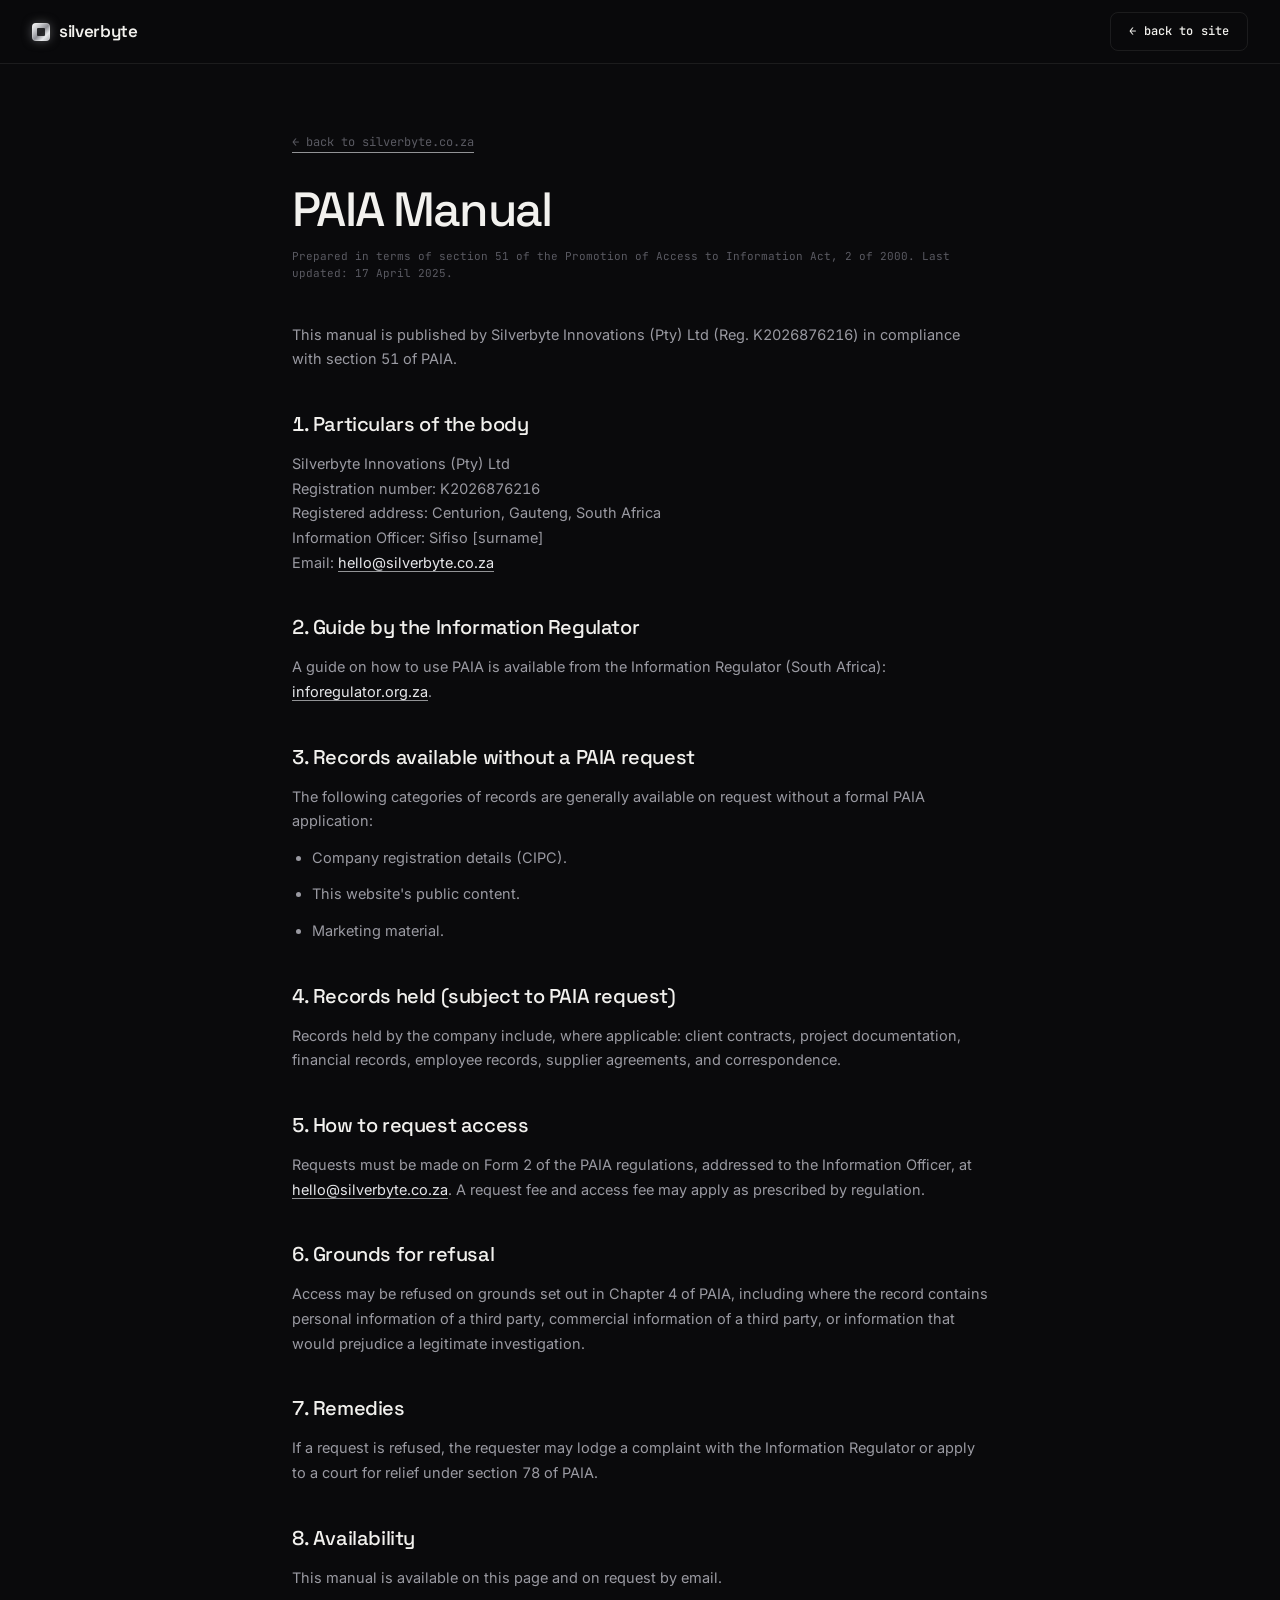
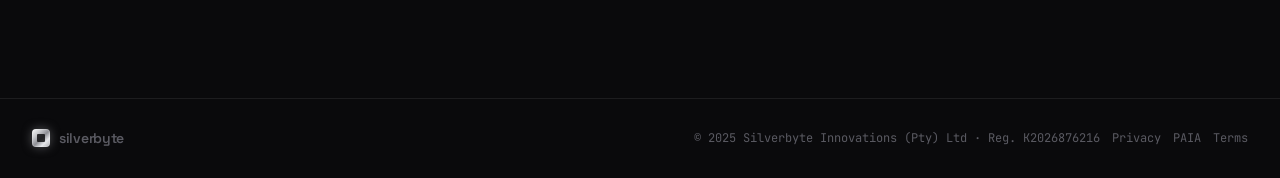
==== SILVERBYTE2/paia.html @ 2e66a66a "Update paia.html" ====
<!DOCTYPE html>
<html lang="en" data-theme="dark">
<head>
<meta charset="UTF-8">
<meta name="viewport" content="width=device-width, initial-scale=1.0">
<title>PAIA Manual — Silverbyte Innovations</title>
<meta name="description" content="Manual prepared in terms of section 51 of the Promotion of Access to Information Act, 2 of 2000.">
<link rel="canonical" href="https://silverbyte.co.za/paia.html">
<link rel="icon" href="/favicon.svg" type="image/svg+xml">
<link rel="preconnect" href="https://fonts.googleapis.com">
<link rel="preconnect" href="https://fonts.gstatic.com" crossorigin>
<link href="https://fonts.googleapis.com/css2?family=Space+Grotesk:wght@400;500;600&family=Inter:wght@400;500&family=JetBrains+Mono:wght@400;500&display=swap" rel="stylesheet">
<link rel="stylesheet" href="styles.css">
</head>
<body class="booted">
<nav class="nav">
  <a href="/" class="wordmark"><span class="mark"></span>silverbyte</a>
  <div class="nav-right">
    <a href="/" class="btn btn-ghost btn-mono">← back to site</a>
  </div>
</nav>

<main class="legal-page">
  <a href="/" class="back">← back to silverbyte.co.za</a>
  <h1>PAIA Manual</h1>
  <span class="updated">Prepared in terms of section 51 of the Promotion of Access to Information Act, 2 of 2000. Last updated: 17 April 2025.</span>

  <p>This manual is published by Silverbyte Innovations (Pty) Ltd (Reg. K2026876216) in compliance with section 51 of PAIA.</p>

  <h2>1. Particulars of the body</h2>
  <p>Silverbyte Innovations (Pty) Ltd<br>
  Registration number: K2026876216<br>
  Registered address: Centurion, Gauteng, South Africa<br>
  Information Officer: Sifiso [surname]<br>
  Email: <a href="mailto:hello@silverbyte.co.za">hello@silverbyte.co.za</a></p>

  <h2>2. Guide by the Information Regulator</h2>
  <p>A guide on how to use PAIA is available from the Information Regulator (South Africa): <a href="https://inforegulator.org.za" target="_blank" rel="noopener">inforegulator.org.za</a>.</p>

  <h2>3. Records available without a PAIA request</h2>
  <p>The following categories of records are generally available on request without a formal PAIA application:</p>
  <ul>
    <li>Company registration details (CIPC).</li>
    <li>This website's public content.</li>
    <li>Marketing material.</li>
  </ul>

  <h2>4. Records held (subject to PAIA request)</h2>
  <p>Records held by the company include, where applicable: client contracts, project documentation, financial records, employee records, supplier agreements, and correspondence.</p>

  <h2>5. How to request access</h2>
  <p>Requests must be made on Form 2 of the PAIA regulations, addressed to the Information Officer, at <a href="mailto:hello@silverbyte.co.za">hello@silverbyte.co.za</a>. A request fee and access fee may apply as prescribed by regulation.</p>

  <h2>6. Grounds for refusal</h2>
  <p>Access may be refused on grounds set out in Chapter 4 of PAIA, including where the record contains personal information of a third party, commercial information of a third party, or information that would prejudice a legitimate investigation.</p>

  <h2>7. Remedies</h2>
  <p>If a request is refused, the requester may lodge a complaint with the Information Regulator or apply to a court for relief under section 78 of PAIA.</p>

  <h2>8. Availability</h2>
  <p>This manual is available on this page and on request by email.</p>
</main>

<footer>
  <div class="footer-inner">
    <a href="/" class="wordmark" style="font-size:14px;"><span class="mark"></span>silverbyte</a>
    <div class="footer-right">
      <span class="footer-legal">
        © 2025 Silverbyte Innovations (Pty) Ltd · Reg. K2026876216
        <a href="/privacy.html">Privacy</a>
        <a href="/paia.html">PAIA</a>
        <a href="/terms.html">Terms</a>
      </span>
    </div>
  </div>
</footer>
</body>
</html>
---- SILVERBYTE2/styles.css ----
/* styles.css */

/* ============ THEME TOKENS ============ */
:root {
  --display: 'Space Grotesk', system-ui, sans-serif;
  --body: 'Inter', system-ui, sans-serif;
  --mono: 'JetBrains Mono', 'SF Mono', monospace;
  --radius: 8px;
  --hair: 1px solid var(--border);
  --nav-h: 64px;
  --max: 1320px;
  --ease: cubic-bezier(.2,.8,.2,1);
  --ease-spring: cubic-bezier(.34,1.56,.64,1);
  --theme-fade: background 0.42s var(--ease), color 0.42s var(--ease), border-color 0.42s var(--ease);
}

[data-theme="dark"] {
  --bg: #0A0A0C;
  --bg-elev: #101013;
  --bg-elev-2: #17171B;
  --border: rgba(255,255,255,0.08);
  --border-strong: rgba(255,255,255,0.16);
  --text: #F2F1EE;
  --text-dim: #9A9AA2;
  --text-faint: #5A5A62;
  --grid-line: rgba(255,255,255,0.035);
  --chrome: linear-gradient(135deg, #FBFBFC 0%, #C9CACE 28%, #8E8F95 52%, #E6E7EA 74%, #A8A9AD 100%);
  --chrome-line: rgba(230,231,234,0.62);
  --chrome-text: #E6E7EA;
  --chrome-glow: rgba(220,222,228,0.55);
  --accent-fill: var(--chrome);
  --accent-on: #0A0A0C;
  --accent-text: #E6E7EA;
  --accent-line: rgba(230,231,234,0.62);
  --accent-dim: rgba(230,231,234,0.28);
  --node-hi-fill: rgba(230,231,234,0.09);
  --nav-bg: rgba(10,10,12,0.82);
  --term-bg: #0C0C0F;
  --term-text: #C9CACE;
  --term-dim: #5A5A62;
}

[data-theme="light"] {
  --bg: #F2F0EA;
  --bg-elev: #FFFFFF;
  --bg-elev-2: #E8E6E0;
  --border: rgba(10,10,12,0.12);
  --border-strong: rgba(10,10,12,0.24);
  --text: #101013;
  --text-dim: #56565E;
  --text-faint: #8A8A92;
  --grid-line: rgba(10,10,12,0.05);
  --chrome: linear-gradient(135deg, #5C5D63 0%, #8E8F95 30%, #3A3B40 55%, #9FA0A6 78%, #4A4B50 100%);
  --chrome-line: rgba(58,59,64,0.55);
  --chrome-text: #2A2B30;
  --chrome-glow: rgba(58,59,64,0.35);
  --accent-fill: var(--chrome);
  --accent-on: #FFFFFF;
  --accent-text: #2A2B30;
  --accent-line: rgba(58,59,64,0.55);
  --accent-dim: rgba(58,59,64,0.22);
  --node-hi-fill: rgba(58,59,64,0.07);
  --nav-bg: rgba(242,240,234,0.82);
  --term-bg: #1A1B1F;
  --term-text: #C9CACE;
  --term-dim: #8A8A92;
}

* { margin: 0; padding: 0; box-sizing: border-box; }

html { scroll-behavior: smooth; }

body {
  background: var(--bg);
  color: var(--text);
  font-family: var(--body);
  font-size: 16px;
  line-height: 1.6;
  overflow-x: hidden;
  -webkit-font-smoothing: antialiased;
  transition: var(--theme-fade);
  font-variant-numeric: tabular-nums;
}

.mono, .tile-label, .step-num, .step-glyph, .diagram-title, .diagram-meta,
.hero-kicker, .spec, .code-body, .code-head, .term-body, .term-head,
.term-status, .cta-meta, .footer-inner, .rnode-num, .status-line, .ticker,
.bridge-item, .logo-mark.mono {
  font-variant-numeric: tabular-nums;
}

/* ============ BOOT SEQUENCE ============ */
body.booting { overflow: hidden; }

.boot-caret {
  position: fixed;
  top: calc(var(--nav-h) + 32px);
  left: 32px;
  z-index: 500;
  font-family: var(--mono);
  font-size: 13px;
  color: var(--text-dim);
  pointer-events: none;
  opacity: 0;
  transition: opacity 0.2s;
  display: flex;
  align-items: center;
  gap: 8px;
}
.boot-caret::after {
  content: '';
  display: inline-block;
  width: 7px; height: 14px;
  background: var(--accent-text);
  animation: blink 1.1s step-end infinite;
}
body.booting .boot-caret { opacity: 1; }
@keyframes blink { 0%,100% { opacity: 1; } 50% { opacity: 0; } }

.boot-rail {
  position: fixed;
  top: var(--nav-h);
  left: 0;
  height: 1px;
  width: 0%;
  background: var(--accent-fill);
  box-shadow: 0 0 12px var(--chrome-glow);
  z-index: 500;
  pointer-events: none;
  opacity: 0;
  transition: width 0.4s var(--ease), opacity 0.2s;
}
body.booting .boot-rail { opacity: 1; }

.hero-title .line {
  clip-path: inset(0 100% 0 0);
  transition: clip-path 0.7s var(--ease);
}
body.booted .hero-title .line,
body:not(.booting) .hero-title .line {
  clip-path: inset(0 0 0 0);
}
body.booted .hero-title .line:nth-child(2) { transition-delay: 0.12s; }

.boot-fade {
  opacity: 0;
  transform: translateY(8px);
  transition: opacity 0.5s var(--ease), transform 0.5s var(--ease);
}
body.booted .boot-fade,
body:not(.booting) .boot-fade { opacity: 1; transform: translateY(0); }

.nav { transition: var(--theme-fade), opacity 0.5s var(--ease); }

.dg-node { opacity: 0; transition: opacity 0.18s ease, transform 0.18s ease; }
body.booted .dg-node,
body:not(.booting) .dg-node { opacity: 1; }
.dg-node.boot-on { opacity: 1; }

.dg-flow {
  stroke-dasharray: 4 10;
  animation: dashMove 4.4s linear infinite;
}
.dg-line {
  stroke-dasharray: 400;
  stroke-dashoffset: 400;
  transition: stroke-dashoffset 0.5s var(--ease), stroke 0.4s, opacity 0.4s;
}
body.booted .dg-line,
body:not(.booting) .dg-line { stroke-dashoffset: 0; }

/* ============ BASE ============ */
.mono { font-family: var(--mono); }

a { color: inherit; text-decoration: none; }

/* ============ NAV ============ */
.nav {
  position: fixed;
  top: 0; left: 0; right: 0;
  z-index: 100;
  height: var(--nav-h);
  display: flex;
  align-items: center;
  justify-content: space-between;
  padding: 0 32px;
  background: var(--nav-bg);
  backdrop-filter: blur(12px);
  -webkit-backdrop-filter: blur(12px);
  border-bottom: 1px solid var(--border);
}

.wordmark {
  font-family: var(--display);
  font-weight: 600;
  font-size: 17px;
  letter-spacing: -0.02em;
  display: flex;
  align-items: center;
  gap: 9px;
}
.wordmark .mark {
  width: 18px; height: 18px;
  position: relative;
  flex-shrink: 0;
  border-radius: 4px;
  background: var(--accent-fill);
  box-shadow: inset 0 0 0 1px rgba(255,255,255,0.18), 0 0 12px -2px var(--chrome-glow);
  transition: transform 0.3s var(--ease-spring);
}
.wordmark .mark::after {
  content: '';
  position: absolute;
  inset: 5px;
  border-radius: 1px;
  background: var(--bg);
  opacity: 0.82;
  transition: transform 0.3s var(--ease-spring), border-radius 0.3s;
}
.wordmark:hover .mark { transform: rotate(45deg); }
.wordmark:hover .mark::after { transform: rotate(-45deg); border-radius: 50%; }

.nav-center { display: flex; gap: 4px; position: relative; }
.nav-center a {
  font-size: 13px;
  font-weight: 500;
  color: var(--text-dim);
  padding: 8px 14px;
  border-radius: 6px;
  position: relative;
  z-index: 2;
  transition: color 0.2s;
}
.nav-center a:hover { color: var(--text); }
.nav-center a.active { color: var(--text); }
.nav-indicator {
  position: absolute;
  bottom: 2px;
  height: 1.5px;
  border-radius: 2px;
  background: var(--accent-fill);
  box-shadow: 0 0 8px var(--chrome-glow);
  transition: left 0.4s var(--ease), width 0.4s var(--ease), opacity 0.3s;
  opacity: 0;
  z-index: 1;
}

.nav-right { display: flex; align-items: center; gap: 10px; }

.theme-toggle {
  width: 34px; height: 34px;
  display: grid;
  place-items: center;
  background: transparent;
  border: 1px solid var(--border);
  border-radius: 6px;
  color: var(--text-dim);
  cursor: pointer;
  position: relative;
  overflow: hidden;
  transition: color 0.2s, border-color 0.2s, background 0.2s;
}
.theme-toggle:hover { color: var(--text); border-color: var(--border-strong); background: var(--bg-elev-2); }
.theme-toggle svg { width: 15px; height: 15px; display: block; position: relative; z-index: 2; }
[data-theme="dark"] .icon-sun { display: block; }
[data-theme="dark"] .icon-moon { display: none; }
[data-theme="light"] .icon-sun { display: none; }
[data-theme="light"] .icon-moon { display: block; }

.theme-sweep {
  position: fixed;
  inset: 0;
  z-index: 9999;
  pointer-events: none;
  background: var(--bg);
  opacity: 0;
}

.btn {
  display: inline-flex;
  align-items: center;
  gap: 8px;
  padding: 9px 18px;
  border-radius: var(--radius);
  font-size: 13px;
  font-weight: 500;
  font-family: var(--body);
  cursor: pointer;
  border: 1px solid transparent;
  transition: border-color 0.2s, color 0.2s, transform 0.15s, box-shadow 0.3s;
  white-space: nowrap;
  position: relative;
  overflow: hidden;
}
.btn:active { transform: translateY(1px); }

.btn-ghost {
  background: transparent;
  border-color: var(--border);
  color: var(--text);
}
.btn-ghost:hover { border-color: var(--border-strong); background: var(--bg-elev-2); }

.btn-chrome {
  background: var(--accent-fill);
  color: var(--accent-on);
  font-weight: 600;
  box-shadow: inset 0 1px 0 rgba(255,255,255,0.35), inset 0 -1px 0 rgba(0,0,0,0.15), 0 4px 18px -6px var(--chrome-glow);
  will-change: transform;
}
.btn-chrome:hover {
  box-shadow: inset 0 1px 0 rgba(255,255,255,0.5), inset 0 -1px 0 rgba(0,0,0,0.2), 0 8px 26px -6px var(--chrome-glow);
}
.btn-chrome::before {
  content: '';
  position: absolute;
  inset: 0;
  background: linear-gradient(115deg, transparent 30%, rgba(255,255,255,0.45) 48%, rgba(255,255,255,0.15) 52%, transparent 70%);
  transform: translateX(-120%);
  animation: shimmer 6.5s ease-in-out infinite;
  pointer-events: none;
}
@keyframes shimmer {
  0%, 60% { transform: translateX(-120%); }
  80%, 100% { transform: translateX(120%); }
}

.btn-mono { font-family: var(--mono); font-size: 12px; letter-spacing: 0.01em; }

/* ============ HERO ============ */
.hero {
  position: relative;
  z-index: 1;
  padding: calc(var(--nav-h) + 80px) 32px 80px;
  max-width: var(--max);
  margin: 0 auto;
}

.hero-top {
  display: flex;
  justify-content: space-between;
  align-items: flex-start;
  gap: 48px;
  flex-wrap: wrap;
  margin-bottom: 64px;
}

.hero-kicker {
  font-family: var(--mono);
  font-size: 12px;
  letter-spacing: 0.02em;
  color: var(--text-faint);
  display: flex;
  align-items: center;
  gap: 10px;
  margin-bottom: 28px;
}
.hero-kicker .bracket {
  background: var(--accent-fill);
  -webkit-background-clip: text;
  background-clip: text;
  -webkit-text-fill-color: transparent;
  font-weight: 600;
}

.hero-title {
  font-family: var(--display);
  font-weight: 500;
  font-size: clamp(3.6rem, 11.5vw, 11rem);
  line-height: 0.88;
  letter-spacing: -0.045em;
  color: var(--text);
  max-width: 12ch;
  overflow: hidden;
}
.hero-title .line { display: block; }
.hero-title .line-dim { color: var(--text-dim); }

.hero-side {
  max-width: 340px;
  padding-top: 12px;
  flex-shrink: 0;
}
.hero-side p {
  font-size: 15px;
  color: var(--text-dim);
  line-height: 1.6;
  margin-bottom: 24px;
}
.hero-side .spec {
  font-family: var(--mono);
  font-size: 11.5px;
  color: var(--text-faint);
  display: flex;
  flex-direction: column;
  gap: 6px;
  border-left: 1px solid var(--border);
  padding-left: 14px;
  margin-bottom: 28px;
}
.hero-side .spec span { display: flex; gap: 8px; }
.hero-side .spec b { color: var(--text-dim); font-weight: 500; min-width: 74px; }
.hero-actions { display: flex; gap: 10px; flex-wrap: wrap; }

/* ============ SYSTEM DIAGRAM ============ */
.diagram-wrap {
  border: var(--hair);
  border-radius: var(--radius);
  background: var(--bg-elev);
  padding: 28px 24px 18px;
  position: relative;
  overflow: hidden;
  transition: var(--theme-fade);
}
.diagram-head {
  display: flex;
  justify-content: space-between;
  align-items: center;
  gap: 16px;
  flex-wrap: wrap;
  margin-bottom: 8px;
  padding: 0 4px;
}
.diagram-title {
  font-family: var(--mono);
  font-size: 12px;
  color: var(--text-dim);
  display: flex;
  align-items: center;
  gap: 8px;
}
.diagram-title .live {
  width: 7px; height: 7px;
  border-radius: 50%;
  background: var(--accent-fill);
  box-shadow: 0 0 8px var(--chrome-glow);
  animation: pulse 2.4s ease-in-out infinite;
}
.diagram-title .focus-badge {
  font-family: var(--mono);
  font-size: 10px;
  color: var(--accent-text);
  border: 1px solid var(--accent-line);
  border-radius: 3px;
  padding: 1px 6px;
  margin-left: 6px;
  opacity: 0;
  transition: opacity 0.3s;
}
.diagram-title .focus-badge.on { opacity: 1; }
@keyframes pulse { 0%,100% { opacity: 1; } 50% { opacity: 0.35; } }

.diagram-meta {
  font-family: var(--mono);
  font-size: 11px;
  color: var(--text-faint);
  display: flex;
  gap: 18px;
  flex-wrap: wrap;
}
.diagram-meta span b { color: var(--text-dim); font-weight: 500; }

.diagram-stage {
  position: relative;
  transition: transform 0.4s var(--ease);
  will-change: transform;
}

.diagram-svg {
  width: 100%;
  height: auto;
  display: block;
  overflow: visible;
}

.dg-line { stroke: var(--border-strong); stroke-width: 1; fill: none; }
.dg-flow {
  stroke: var(--accent-line);
  stroke-width: 1.4;
  fill: none;
  stroke-dasharray: 4 10;
  opacity: 0.9;
  transition: stroke 0.4s, opacity 0.4s, stroke-width 0.3s;
}
.dg-flow.slow { animation-duration: 6.2s; }
.dg-flow.rev { animation-direction: reverse; }
@keyframes dashMove { to { stroke-dashoffset: -56; } }

.dg-node-rect { fill: var(--bg-elev-2); stroke: var(--border); stroke-width: 1; transition: fill 0.4s, stroke 0.4s, filter 0.3s; }
.dg-node-rect.hi { stroke: var(--accent-line); fill: var(--node-hi-fill); }
.dg-node-title { font-family: 'Space Grotesk', sans-serif; font-weight: 600; font-size: 13px; fill: var(--text); transition: fill 0.4s; }
.dg-node-sub { font-family: 'JetBrains Mono', monospace; font-size: 9.5px; fill: var(--text-faint); letter-spacing: 0.02em; transition: fill 0.4s; }
.dg-node-num { font-family: 'JetBrains Mono', monospace; font-size: 10px; fill: var(--accent-text); font-weight: 600; transition: fill 0.4s; }
.dg-label { font-family: 'JetBrains Mono', monospace; font-size: 10px; fill: var(--text-faint); letter-spacing: 0.02em; transition: fill 0.4s; }

.dg-node { cursor: pointer; outline: none; }
.dg-node:hover .dg-node-rect { stroke: var(--accent-line); filter: drop-shadow(0 0 8px var(--chrome-glow)); }
.dg-node:focus-visible .dg-node-rect {
  stroke: var(--accent-line);
  stroke-width: 2;
  filter: drop-shadow(0 0 10px var(--chrome-glow));
}
.dg-node:focus-visible .dg-node-title { fill: var(--accent-text); }

.packet { fill: var(--accent-text); filter: drop-shadow(0 0 4px var(--chrome-glow)); }

.diagram-stage[data-hovering="true"] .dg-flow { opacity: 0.18; }
.diagram-stage[data-hovering="true"] .dg-line { opacity: 0.35; }
.diagram-stage[data-hovering="true"] .dg-flow.active { opacity: 1; stroke-width: 2; }
.diagram-stage[data-hovering="true"] .dg-line.active { opacity: 0.9; }
.diagram-stage[data-hovering="true"] .dg-node { opacity: 0.4; }
.diagram-stage[data-hovering="true"] .dg-node.active { opacity: 1; }

.diagram-stage[data-focused="true"] .dg-flow { opacity: 0.15; }
.diagram-stage[data-focused="true"] .dg-line { opacity: 0.3; }
.diagram-stage[data-focused="true"] .dg-flow.focus-active { opacity: 1; stroke-width: 2; }
.diagram-stage[data-focused="true"] .dg-line.focus-active { opacity: 0.9; }
.diagram-stage[data-focused="true"] .dg-node { opacity: 0.35; }
.diagram-stage[data-focused="true"] .dg-node.focus-active { opacity: 1; }
.diagram-stage[data-focused="true"] .dg-node.focus-active .dg-node-rect {
  stroke: var(--accent-line);
  filter: drop-shadow(0 0 12px var(--chrome-glow));
}

.callout {
  position: absolute;
  font-family: var(--mono);
  font-size: 11px;
  line-height: 1.4;
  pointer-events: none;
  color: var(--text-dim);
}
.callout .co-num { display: block; font-family: var(--display); font-weight: 600; font-size: 15px; letter-spacing: -0.02em; color: var(--text); margin-bottom: 1px; }
.callout .co-label { color: var(--text-faint); font-size: 10px; letter-spacing: 0.02em; }
.callout::before { content: ''; position: absolute; width: 28px; height: 1px; background: var(--accent-line); top: 9px; opacity: 0.6; }
.callout::after { content: ''; position: absolute; width: 5px; height: 5px; border-radius: 50%; background: var(--accent-text); top: 7px; box-shadow: 0 0 6px var(--chrome-glow); }
.callout.c1 { top: 26%; left: 2%; text-align: right; }
.callout.c1::before { right: -28px; }
.callout.c1::after { right: -31px; }
.callout.c2 { bottom: 20%; right: 2%; text-align: left; }
.callout.c2::before { left: -28px; }
.callout.c2::after { left: -31px; }

/* ============ LOGO STRIP ============ */
.logos {
  position: relative;
  z-index: 1;
  border-top: var(--hair);
  border-bottom: var(--hair);
  padding: 40px 32px;
  background: var(--bg);
  transition: var(--theme-fade);
}
.logos-inner { max-width: var(--max); margin: 0 auto; display: flex; align-items: center; gap: 48px; flex-wrap: wrap; }
.logos-label { font-family: var(--mono); font-size: 11px; letter-spacing: 0.06em; text-transform: uppercase; color: var(--text-faint); flex-shrink: 0; }
.logo-row { display: flex; gap: clamp(28px, 4.5vw, 64px); flex-wrap: wrap; align-items: center; flex: 1; justify-content: flex-end; }
.logo-mark { font-family: var(--display); font-weight: 600; font-size: 16px; letter-spacing: -0.02em; color: var(--text-faint); opacity: 0.75; transition: opacity 0.25s, color 0.25s; white-space: nowrap; }
.logo-mark:hover { opacity: 1; color: var(--text-dim); }
.logo-mark.serif { font-family: Georgia, serif; font-weight: 500; font-style: italic; letter-spacing: 0; }
.logo-mark.mono { font-family: var(--mono); font-weight: 500; letter-spacing: 0.06em; font-size: 13px; }

/* ============ SECTION ============ */
.section {
  position: relative;
  z-index: 1;
  padding: 100px 32px;
  max-width: var(--max);
  margin: 0 auto;
}
.section-head { display: flex; justify-content: space-between; align-items: flex-end; gap: 40px; flex-wrap: wrap; margin-bottom: 48px; }
.section-kicker { font-family: var(--mono); font-size: 11px; letter-spacing: 0.06em; text-transform: uppercase; color: var(--text-faint); display: block; margin-bottom: 14px; }
.section-title { font-family: var(--display); font-weight: 500; font-size: clamp(1.9rem, 3.6vw, 3.1rem); letter-spacing: -0.035em; line-height: 1.02; max-width: 16ch; }
.section-desc { font-size: 14.5px; color: var(--text-dim); max-width: 40ch; line-height: 1.6; }

/* ============ BENTO ============ */
.bento { display: grid; grid-template-columns: repeat(3, 1fr); grid-auto-rows: minmax(160px, auto); gap: 14px; }

.tile {
  border: var(--hair);
  border-radius: var(--radius);
  background: var(--bg-elev);
  padding: 26px;
  position: relative;
  overflow: hidden;
  transition: border-color 0.25s, background 0.42s var(--ease), transform 0.3s var(--ease), opacity 0.5s var(--ease);
}
.tile:hover { border-color: var(--border-strong); }

.reveal { opacity: 0; transform: translateY(14px); transition: opacity 0.6s var(--ease), transform 0.6s var(--ease); }
.reveal.in { opacity: 1; transform: translateY(0); }

.reveal.slide-left { transform: translateX(-24px); }
.reveal.slide-left.in { transform: translateX(0); }
.reveal.terminal-boot { opacity: 0; }
.reveal.terminal-boot.in { opacity: 1; animation: termBoot 0.6s steps(3) 0s 1; }
@keyframes termBoot {
  0% { filter: brightness(2.2); }
  40% { filter: brightness(0.6); }
  70% { filter: brightness(1.6); }
  100% { filter: brightness(1); }
}

.tile-label { font-family: var(--mono); font-size: 10.5px; letter-spacing: 0.05em; text-transform: uppercase; color: var(--text-faint); margin-bottom: 16px; display: flex; align-items: center; gap: 8px; }
.tile-label .dot { width: 6px; height: 6px; border-radius: 1px; background: var(--accent-fill); box-shadow: 0 0 6px var(--chrome-glow); }

.tile h3 { font-family: var(--display); font-weight: 500; font-size: 1.2rem; letter-spacing: -0.02em; line-height: 1.2; margin-bottom: 10px; }
.tile p { font-size: 13.5px; color: var(--text-dim); line-height: 1.55; }

.tile-wide { grid-column: span 2; grid-row: span 2; display: flex; flex-direction: column; }
.tile-wide h3 { font-size: 1.7rem; max-width: 20ch; margin-bottom: 16px; }
.tile-wide p { font-size: 14px; max-width: 52ch; }
.tile-wide p + p { margin-top: 12px; }

.flow-chips { display: flex; flex-wrap: wrap; gap: 6px; margin-top: auto; padding-top: 22px; }
.chip { font-family: var(--mono); font-size: 11px; padding: 5px 10px; border-radius: 4px; border: 1px solid var(--border); color: var(--text-dim); background: var(--bg-elev-2); white-space: nowrap; transition: border-color 0.25s, color 0.25s; }
.chip.chrome { border-color: var(--accent-line); color: var(--accent-text); }

.tile-code { grid-column: span 2; grid-row: span 1; padding: 0; display: flex; flex-direction: column; }
.code-head { display: flex; align-items: center; gap: 8px; padding: 12px 18px; border-bottom: var(--hair); font-family: var(--mono); font-size: 11px; color: var(--text-faint); }
.code-head .dots { display: flex; gap: 5px; }
.code-head .dots i { width: 9px; height: 9px; border-radius: 50%; display: block; background: var(--border-strong); }
.code-head .dots i:nth-child(1) { background: #FF5F57; }
.code-head .dots i:nth-child(2) { background: #FEBC2E; }
.code-head .dots i:nth-child(3) { background: #28C840; }
.code-head .file { margin-left: 8px; color: var(--text-dim); }

.code-body { padding: 18px; font-family: var(--mono); font-size: 12px; line-height: 1.7; overflow-x: auto; flex: 1; color: var(--text-dim); }
.code-body .ln { display: block; white-space: pre; padding: 0 6px; margin: 0 -6px; border-radius: 3px; transition: background 0.15s, color 0.15s; }
.code-body .ln:hover { background: var(--bg-elev-2); color: var(--text); }
.code-body .kw { color: var(--accent-text); }
.code-body .str { color: var(--text); }
.code-body .cm { color: var(--text-faint); }
.code-body .fn { color: var(--text); }
.code-body .num { color: var(--accent-text); }

.tile-mini-diagram { grid-column: span 1; grid-row: span 1; display: flex; flex-direction: column; align-items: center; justify-content: center; padding: 20px; background: var(--bg-elev-2); }
.mini-svg { width: 100%; height: auto; max-height: 130px; display: block; }
.tile-mini-diagram p { text-align: center; font-size: 11.5px; color: var(--text-faint); margin-top: 10px; font-family: var(--mono); }

.tile-stat { grid-column: span 1; display: flex; flex-direction: column; justify-content: space-between; }
.tile-stat .big { font-family: var(--display); font-weight: 600; font-size: 2.8rem; letter-spacing: -0.05em; line-height: 1; margin-bottom: 8px; background: var(--accent-fill); -webkit-background-clip: text; background-clip: text; -webkit-text-fill-color: transparent; }
.tile-stat .big .unit { font-size: 1.4rem; }
.tile-stat p { font-size: 12.5px; }

.tile-status { grid-column: span 1; display: flex; flex-direction: column; justify-content: space-between; }
.status-line { display: flex; align-items: center; gap: 8px; font-family: var(--mono); font-size: 11px; color: var(--text-dim); margin-top: 14px; }
.status-line .live { width: 6px; height: 6px; border-radius: 50%; background: #4ADE80; box-shadow: 0 0 8px rgba(74,222,128,0.7); animation: pulse 2.4s ease-in-out infinite; }
.ticker { font-family: var(--mono); font-size: 11px; color: var(--text-faint); margin-top: 8px; }
.ticker b { color: var(--text-dim); font-weight: 500; }

/* ============ BRIDGE STRIP ============ */
.bridge {
  position: relative;
  z-index: 1;
  border-top: var(--hair);
  border-bottom: var(--hair);
  background: var(--bg);
  padding: 20px 0;
  overflow: hidden;
  transition: var(--theme-fade);
  mask-image: linear-gradient(90deg, transparent, black 8%, black 92%, transparent);
  -webkit-mask-image: linear-gradient(90deg, transparent, black 8%, black 92%, transparent);
}
.bridge-track {
  display: flex;
  gap: 0;
  white-space: nowrap;
  animation: bridgeScroll 38s linear infinite;
  width: max-content;
}
.bridge-track:hover { animation-play-state: paused; }
@keyframes bridgeScroll { to { transform: translateX(-50%); } }
.bridge-item {
  font-family: var(--mono);
  font-size: 12px;
  color: var(--text-faint);
  padding: 0 28px;
  display: inline-flex;
  align-items: center;
  gap: 14px;
  letter-spacing: 0.02em;
}
.bridge-item .arrow { color: var(--accent-text); font-size: 13px; }
.bridge-item .b-dot { width: 5px; height: 5px; border-radius: 50%; background: var(--accent-line); box-shadow: 0 0 6px var(--chrome-glow); flex-shrink: 0; }

/* ============ RUNBOOK ============ */
.runbook {
  position: relative;
  z-index: 1;
  border-top: var(--hair);
  background: var(--bg);
  transition: var(--theme-fade);
  overflow: hidden;
}
.runbook-inner { max-width: var(--max); margin: 0 auto; padding: 100px 32px 90px; }

.runbook-head { margin-bottom: 64px; display: flex; justify-content: space-between; align-items: flex-end; gap: 40px; flex-wrap: wrap; }
.runbook-head h2 { font-family: var(--display); font-weight: 500; font-size: clamp(1.9rem, 3.6vw, 3.1rem); letter-spacing: -0.035em; line-height: 1.02; max-width: 14ch; }
.runbook-head .rh-meta { font-family: var(--mono); font-size: 11px; color: var(--text-faint); text-align: right; display: flex; flex-direction: column; gap: 4px; }
.runbook-head .rh-meta b { color: var(--text-dim); font-weight: 500; }

.timeline {
  display: grid;
  grid-template-columns: 1.55fr 1fr;
  gap: 48px;
  align-items: start;
}

.rail-wrap { position: relative; padding-top: 16px; }
.rail {
  position: absolute;
  top: 42px;
  left: 0;
  right: 0;
  height: 1px;
  background: var(--border-strong);
  z-index: 0;
}
.rail-fill {
  position: absolute;
  top: 0; left: 0;
  height: 1px;
  width: 0%;
  background: var(--accent-fill);
  box-shadow: 0 0 10px var(--chrome-glow);
  transition: width 0.4s var(--ease);
}

.rail-nodes {
  display: grid;
  grid-template-columns: repeat(4, 1fr);
  gap: 0;
  position: relative;
  z-index: 2;
}

.rnode { display: flex; flex-direction: column; align-items: flex-start; padding-right: 16px; position: relative; }
.rnode-dot {
  width: 13px; height: 13px;
  border-radius: 50%;
  border: 1.5px solid var(--border-strong);
  background: var(--bg);
  margin-bottom: 22px;
  margin-top: 35px;
  position: relative;
  z-index: 2;
  transition: border-color 0.35s, box-shadow 0.35s, background 0.35s;
}
.rnode.active .rnode-dot {
  border-color: var(--accent-line);
  background: var(--accent-fill);
  box-shadow: 0 0 0 4px var(--node-hi-fill), 0 0 16px var(--chrome-glow);
}
.rnode.past .rnode-dot { border-color: var(--accent-line); background: var(--bg); }

.rnode-num { font-family: var(--mono); font-size: 10.5px; color: var(--text-faint); letter-spacing: 0.04em; margin-bottom: 8px; transition: color 0.35s; }
.rnode.active .rnode-num { color: var(--accent-text); }

.rnode h4 { font-family: var(--display); font-weight: 500; font-size: 1.1rem; letter-spacing: -0.02em; margin-bottom: 8px; color: var(--text-dim); transition: color 0.35s; }
.rnode.active h4, .rnode.past h4 { color: var(--text); }

.rnode p { font-size: 12.5px; color: var(--text-faint); line-height: 1.55; max-width: 22ch; transition: color 0.35s; }
.rnode.active p { color: var(--text-dim); }

/* Terminal */
.run-terminal {
  border: var(--hair);
  border-radius: var(--radius);
  background: var(--term-bg);
  overflow: hidden;
  position: sticky;
  top: calc(var(--nav-h) + 24px);
  transition: var(--theme-fade);
  box-shadow: 0 20px 60px -30px rgba(0,0,0,0.6);
}
.term-head {
  display: flex;
  align-items: center;
  gap: 8px;
  padding: 11px 16px;
  border-bottom: 1px solid rgba(255,255,255,0.06);
  font-family: var(--mono);
  font-size: 11px;
  color: var(--term-dim);
}
.term-head .dots { display: flex; gap: 5px; }
.term-head .dots i { width: 8px; height: 8px; border-radius: 50%; display: block; }
.term-head .dots i:nth-child(1) { background: #FF5F57; }
.term-head .dots i:nth-child(2) { background: #FEBC2E; }
.term-head .dots i:nth-child(3) { background: #28C840; }
.term-head .file { margin-left: 8px; }
.term-head .term-live { margin-left: auto; display: inline-flex; align-items: center; gap: 6px; color: #4ADE80; font-size: 10px; }
.term-head .term-live .dot { width: 5px; height: 5px; border-radius: 50%; background: #4ADE80; box-shadow: 0 0 6px rgba(74,222,128,0.8); animation: pulse 2s ease-in-out infinite; }
.term-head .term-rerun {
  margin-left: 10px;
  display: inline-flex;
  align-items: center;
  gap: 4px;
  font-family: var(--mono);
  font-size: 10px;
  color: var(--term-dim);
  background: transparent;
  border: 1px solid rgba(255,255,255,0.08);
  border-radius: 3px;
  padding: 2px 7px;
  cursor: pointer;
  transition: color 0.2s, border-color 0.2s, background 0.2s, opacity 0.3s;
  opacity: 0;
  pointer-events: none;
}
.term-head .term-rerun.available {
  opacity: 1;
  pointer-events: auto;
}
.term-head .term-rerun:hover {
  color: var(--term-text);
  border-color: rgba(255,255,255,0.2);
  background: rgba(255,255,255,0.04);
}
.term-head .term-rerun .rr-icon {
  display: inline-block;
  transition: transform 0.5s var(--ease);
}
.term-head .term-rerun.spinning .rr-icon {
  transform: rotate(360deg);
}

.term-body {
  padding: 16px 18px 20px;
  font-family: var(--mono);
  font-size: 11.5px;
  line-height: 1.85;
  color: var(--term-text);
  min-height: 280px;
  max-height: 340px;
  overflow-y: auto;
  scrollbar-width: thin;
  scrollbar-color: rgba(255,255,255,0.15) transparent;
}
.term-body::-webkit-scrollbar { width: 6px; }
.term-body::-webkit-scrollbar-thumb { background: rgba(255,255,255,0.15); border-radius: 3px; }

.term-line { display: flex; gap: 10px; opacity: 0; transform: translateY(4px); transition: opacity 0.4s var(--ease), transform 0.4s var(--ease); }
.term-line.show { opacity: 1; transform: translateY(0); }
.term-line .t-time { color: var(--term-dim); flex-shrink: 0; }
.term-line .t-arrow { color: #8A8F98; flex-shrink: 0; }
.term-line .t-text { color: var(--term-text); }
.term-line.active .t-text { color: #fff; }
.term-line.active .t-arrow { color: var(--accent-text); }
.term-line.done .t-text { color: var(--term-dim); }
.term-line .t-ok { color: #4ADE80; }
.term-line .t-warn { color: #FEBC2E; }
.term-cursor { display: inline-block; width: 7px; height: 13px; background: var(--accent-text); vertical-align: text-bottom; animation: blink 1.1s step-end infinite; margin-left: 2px; }

.term-status {
  border-top: 1px solid rgba(255,255,255,0.06);
  padding: 10px 16px;
  font-family: var(--mono);
  font-size: 10.5px;
  color: var(--term-dim);
  display: flex;
  justify-content: space-between;
  align-items: center;
}
.term-status .progress { display: flex; align-items: center; gap: 8px; }
.term-status .bar { width: 100px; height: 3px; border-radius: 2px; background: rgba(255,255,255,0.08); overflow: hidden; }
.term-status .bar i { display: block; height: 100%; width: 0%; background: var(--accent-fill); transition: width 0.6s var(--ease); border-radius: 2px; }
.term-status .pct { color: var(--term-text); min-width: 30px; }

/* ============ CTA ============ */
.cta {
  position: relative;
  z-index: 1;
  border-top: var(--hair);
  background: var(--bg);
  transition: var(--theme-fade);
  overflow: hidden;
}
.cta-inner {
  max-width: var(--max);
  margin: 0 auto;
  padding: 100px 32px 90px;
  display: grid;
  grid-template-columns: 1fr 1fr;
  gap: 56px;
  align-items: center;
}

.cta-left h2 { font-family: var(--display); font-weight: 500; font-size: clamp(2.1rem, 4.4vw, 4rem); letter-spacing: -0.04em; line-height: 0.98; margin-bottom: 22px; }
.cta-left h2 .dim { color: var(--text-dim); }
.cta-left p { font-size: 15px; color: var(--text-dim); max-width: 42ch; line-height: 1.6; margin-bottom: 30px; }
.cta-actions { display: flex; gap: 10px; flex-wrap: wrap; margin-bottom: 32px; }
.cta-meta { font-family: var(--mono); font-size: 12px; display: flex; flex-direction: column; gap: 12px; border-top: 1px solid var(--border); padding-top: 24px; }
.cta-meta .row { display: flex; gap: 12px; }
.cta-meta .row .k { color: var(--text-faint); min-width: 64px; }
.cta-meta .row .v { color: var(--text-dim); }
.cta-meta .row .v a:hover { color: var(--accent-text); }

/* Copy-to-clipboard email */
.copy-email {
  background: transparent;
  border: none;
  font-family: var(--mono);
  font-size: 12px;
  color: var(--text-dim);
  cursor: pointer;
  display: inline-flex;
  align-items: center;
  gap: 6px;
  padding: 0;
  position: relative;
  transition: color 0.2s;
}
.copy-email:hover { color: var(--accent-text); }
.copy-email .copy-icon {
  width: 11px; height: 11px;
  stroke: currentColor;
  fill: none;
  stroke-width: 1.6;
  opacity: 0.7;
  transition: opacity 0.2s;
}
.copy-email:hover .copy-icon { opacity: 1; }
.copy-email .copy-feedback {
  position: absolute;
  left: 100%;
  top: 50%;
  transform: translateY(-50%) translateX(8px);
  font-size: 10px;
  color: #4ADE80;
  white-space: nowrap;
  opacity: 0;
  pointer-events: none;
  transition: opacity 0.25s, transform 0.25s;
}
.copy-email.copied .copy-feedback {
  opacity: 1;
  transform: translateY(-50%) translateX(8px);
}

.cta-diagram {
  border: var(--hair);
  border-radius: var(--radius);
  background: var(--bg-elev);
  padding: 22px 18px 14px;
  position: relative;
  overflow: hidden;
  transition: var(--theme-fade);
}
.cta-diagram-head {
  display: flex;
  justify-content: space-between;
  align-items: center;
  font-family: var(--mono);
  font-size: 10.5px;
  color: var(--text-faint);
  margin-bottom: 6px;
  padding: 0 4px;
}
.cta-diagram-head .live {
  width: 6px; height: 6px;
  border-radius: 50%;
  background: var(--accent-fill);
  box-shadow: 0 0 8px var(--chrome-glow);
  display: inline-block;
  margin-right: 6px;
  animation: pulse 2.4s ease-in-out infinite;
}
.cta-diagram svg { width: 100%; height: auto; display: block; }

.cta-diagram .dg-line,
.cta-diagram .dg-flow {
  stroke-dasharray: 400;
  stroke-dashoffset: 400;
}
.cta-diagram.in .dg-line { transition: stroke-dashoffset 0.9s var(--ease); stroke-dashoffset: 0; }
.cta-diagram.in .dg-flow { animation: none; stroke-dashoffset: 0; opacity: 0.9; transition: stroke-dashoffset 0.9s var(--ease) 0.2s, opacity 0.4s; }
.cta-diagram.in .dg-flow { animation: dashMove 4.4s linear infinite 0.9s; }

.cta-contact-node { cursor: pointer; }
.cta-contact-node .cta-node-rect { fill: var(--node-hi-fill); stroke: var(--accent-line); stroke-width: 1.5; transition: fill 0.3s, stroke 0.3s, filter 0.3s; }
.cta-contact-node:hover .cta-node-rect { fill: var(--accent-fill); filter: drop-shadow(0 0 14px var(--chrome-glow)); }
.cta-contact-node:hover .cta-node-title { fill: var(--accent-on); }
.cta-contact-node:hover .cta-node-sub { fill: var(--accent-on); opacity: 0.75; }
.cta-node-title { font-family: 'Space Grotesk', sans-serif; font-weight: 600; font-size: 13px; fill: var(--text); transition: fill 0.3s; }
.cta-node-sub { font-family: 'JetBrains Mono', monospace; font-size: 9.5px; fill: var(--text-faint); transition: fill 0.3s; }
.cta-node-hint { font-family: 'JetBrains Mono', monospace; font-size: 9px; fill: var(--accent-text); letter-spacing: 0.02em; }

/* ============ FOOTER ============ */
footer { position: relative; z-index: 1; border-top: var(--hair); background: var(--bg); transition: var(--theme-fade); }
.footer-inner { max-width: var(--max); margin: 0 auto; padding: 28px 32px; display: flex; justify-content: space-between; align-items: center; flex-wrap: wrap; gap: 16px; font-size: 12px; color: var(--text-faint); font-family: var(--mono); }
.footer-right { display: flex; align-items: center; gap: 20px; flex-wrap: wrap; }
.footer-clock {
  display: inline-flex;
  align-items: center;
  gap: 6px;
}
.footer-clock .clock-dot {
  width: 5px; height: 5px; border-radius: 50%;
  background: #4ADE80;
  box-shadow: 0 0 6px rgba(74,222,128,0.7);
  animation: pulse 2.4s ease-in-out infinite;
}
.footer-clock b { color: var(--text-dim); font-weight: 500; }

.hairline-chrome {
  height: 1px;
  background: linear-gradient(90deg, transparent, var(--accent-line) 20%, var(--accent-line) 50%, transparent 90%);
  opacity: 0.5;
  position: relative;
  z-index: 1;
}

/* ============ RESPONSIVE ============ */
@media (max-width: 1024px) {
  .nav-center { display: none; }
  .bento { grid-template-columns: repeat(2, 1fr); }
  .tile-wide { grid-column: span 2; grid-row: span 1; }
  .tile-code { grid-column: span 2; }
  .tile-mini-diagram, .tile-stat, .tile-status { grid-column: span 1; }
  .timeline { grid-template-columns: 1fr; gap: 36px; }
  .run-terminal { position: relative; top: 0; }
  .cta-inner { grid-template-columns: 1fr; gap: 40px; }
  .cta-diagram { order: -1; }
}

@media (max-width: 768px) {
  .nav { padding: 0 18px; }
  .hero { padding: calc(var(--nav-h) + 48px) 18px 56px; }
  .hero-top { flex-direction: column; gap: 28px; margin-bottom: 40px; }
  .hero-side { max-width: 100%; padding-top: 0; }
  .hero-title { font-size: clamp(3rem, 15vw, 6rem); }
  .diagram-wrap { padding: 18px 14px 12px; }
  .callout { display: none; }
  .logos { padding: 32px 18px; }
  .logos-inner { flex-direction: column; align-items: flex-start; gap: 20px; }
  .logo-row { justify-content: flex-start; gap: 24px; }
  .section { padding: 64px 18px; }
  .section-head { flex-direction: column; align-items: flex-start; gap: 20px; }
  .bento { grid-template-columns: 1fr; }
  .tile-wide, .tile-code, .tile-mini-diagram, .tile-stat, .tile-status { grid-column: span 1; }
  .runbook-inner { padding: 64px 18px 56px; }
  .runbook-head { flex-direction: column; align-items: flex-start; gap: 16px; margin-bottom: 44px; }
  .runbook-head .rh-meta { text-align: left; }
  .rail-nodes { grid-template-columns: 1fr; gap: 0; }
  .rnode { display: grid; grid-template-columns: 20px 1fr; grid-template-rows: auto auto auto; column-gap: 16px; padding: 0 0 26px 0; position: relative; }
  .rnode::before { content: ''; position: absolute; left: 6px; top: 16px; bottom: 0; width: 1px; background: var(--border-strong); }
  .rnode:last-child::before { display: none; }
  .rnode-dot { margin: 4px 0 0 0; grid-row: 1 / span 3; align-self: start; position: relative; z-index: 2; }
  .rnode-num { grid-column: 2; margin-bottom: 4px; }
  .rnode h4 { grid-column: 2; margin-bottom: 6px; }
  .rnode p { grid-column: 2; max-width: none; padding-bottom: 0; }
  .rail { display: none; }
  .term-body { min-height: 220px; max-height: 280px; font-size: 10.5px; }
  .cta-inner { padding: 64px 18px 56px; }
  .footer-inner { padding: 24px 18px; flex-direction: column; align-items: flex-start; }
  .footer-right { flex-direction: column; align-items: flex-start; gap: 8px; }
  .bridge-item { padding: 0 18px; font-size: 11px; }
  .boot-caret { left: 18px; top: calc(var(--nav-h) + 24px); }
}

@media (prefers-reduced-motion: reduce) {
  *, *::before, *::after {
    animation-duration: 0.01ms !important;
    animation-iteration-count: 1 !important;
    transition-duration: 0.01ms !important;
  }
  .reveal { opacity: 1; transform: none; }
  .bridge-track { animation: none; }
  .hero-title .line { clip-path: none !important; }
  .dg-node { opacity: 1 !important; }
  .dg-line { stroke-dashoffset: 0 !important; }
  .boot-caret, .boot-rail { display: none !important; }
  .btn-chrome::before { display: none; }
  body.booting { overflow: auto; }
}

/* ============ FOOTER LEGAL ============ */
.footer-legal {
  display: inline-flex;
  align-items: center;
  gap: 12px;
  flex-wrap: wrap;
}
.footer-legal a { color: var(--text-faint); transition: color 0.2s; }
.footer-legal a:hover { color: var(--text-dim); }



/* ============ LEGAL PAGES ============ */
.legal-page { max-width: 760px; margin: 0 auto; padding: calc(var(--nav-h) + 64px) 32px 96px; }
.legal-page h1 { font-family: var(--display); font-weight: 500; font-size: clamp(2rem, 4vw, 3rem); letter-spacing: -0.035em; line-height: 1.05; margin-bottom: 12px; }
.legal-page .updated { font-family: var(--mono); font-size: 11px; color: var(--text-faint); margin-bottom: 40px; display: block; }
.legal-page h2 { font-family: var(--display); font-weight: 500; font-size: 1.25rem; letter-spacing: -0.02em; margin: 36px 0 12px; }
.legal-page p, .legal-page li { font-size: 14.5px; color: var(--text-dim); line-height: 1.7; margin-bottom: 12px; }
.legal-page ul { padding-left: 20px; margin-bottom: 16px; }
.legal-page a { color: var(--accent-text); border-bottom: 1px solid var(--accent-line); }
.legal-page .back { font-family: var(--mono); font-size: 12px; color: var(--text-faint); display: inline-flex; align-items: center; gap: 6px; margin-bottom: 32px; }
.legal-page .back:hover { color: var(--text-dim); }

@media (max-width: 768px) {
  .footer-legal { flex-direction: column; align-items: flex-start; gap: 6px; }
  .legal-page { padding: calc(var(--nav-h) + 40px) 18px 72px; }
}
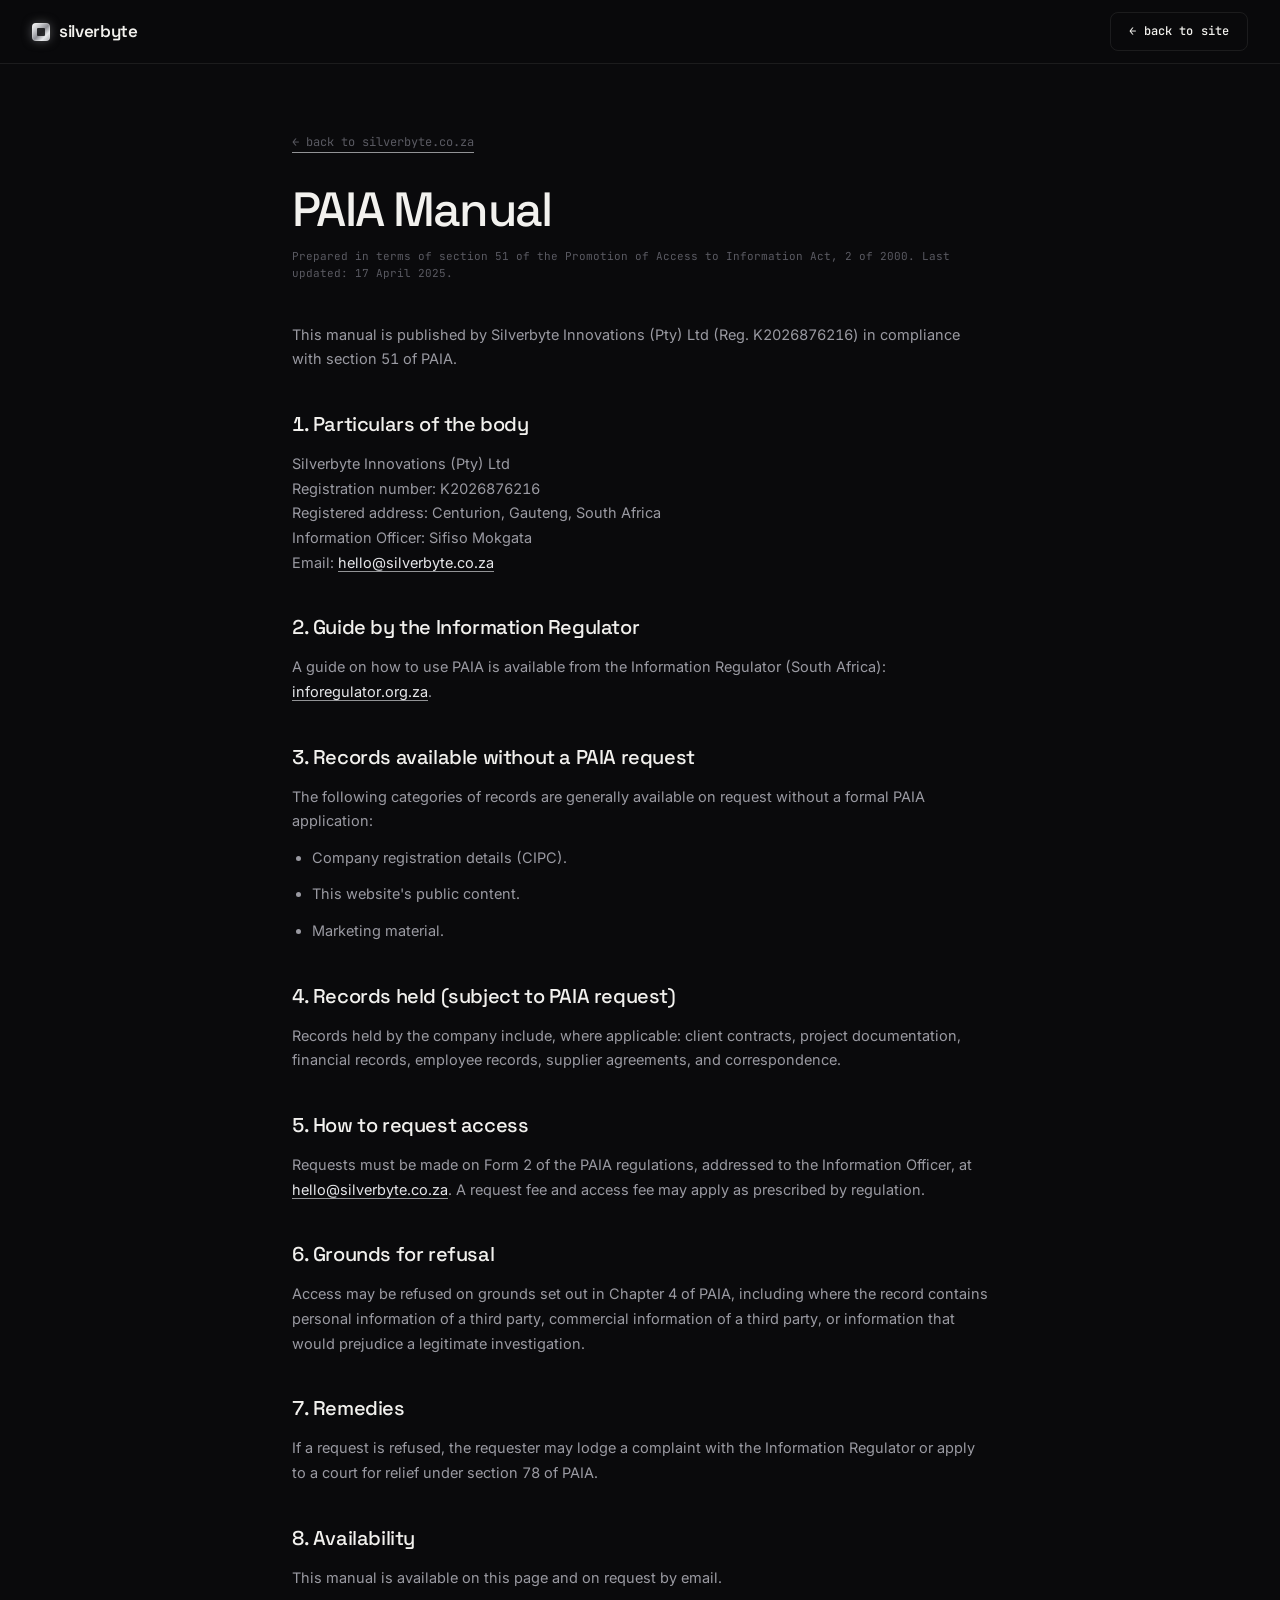
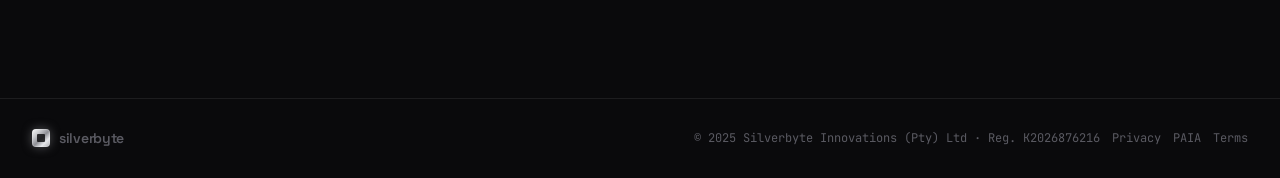
==== commit 4acb1538: "Update paia.html" ====
--- a/SILVERBYTE2/paia.html
+++ b/SILVERBYTE2/paia.html
@@ -31,7 +31,7 @@
   <p>Silverbyte Innovations (Pty) Ltd<br>
   Registration number: K2026876216<br>
   Registered address: Centurion, Gauteng, South Africa<br>
-  Information Officer: Sifiso [surname]<br>
+  Information Officer: Sifiso Mokgata<br>
   Email: <a href="mailto:hello@silverbyte.co.za">hello@silverbyte.co.za</a></p>
 
   <h2>2. Guide by the Information Regulator</h2>
